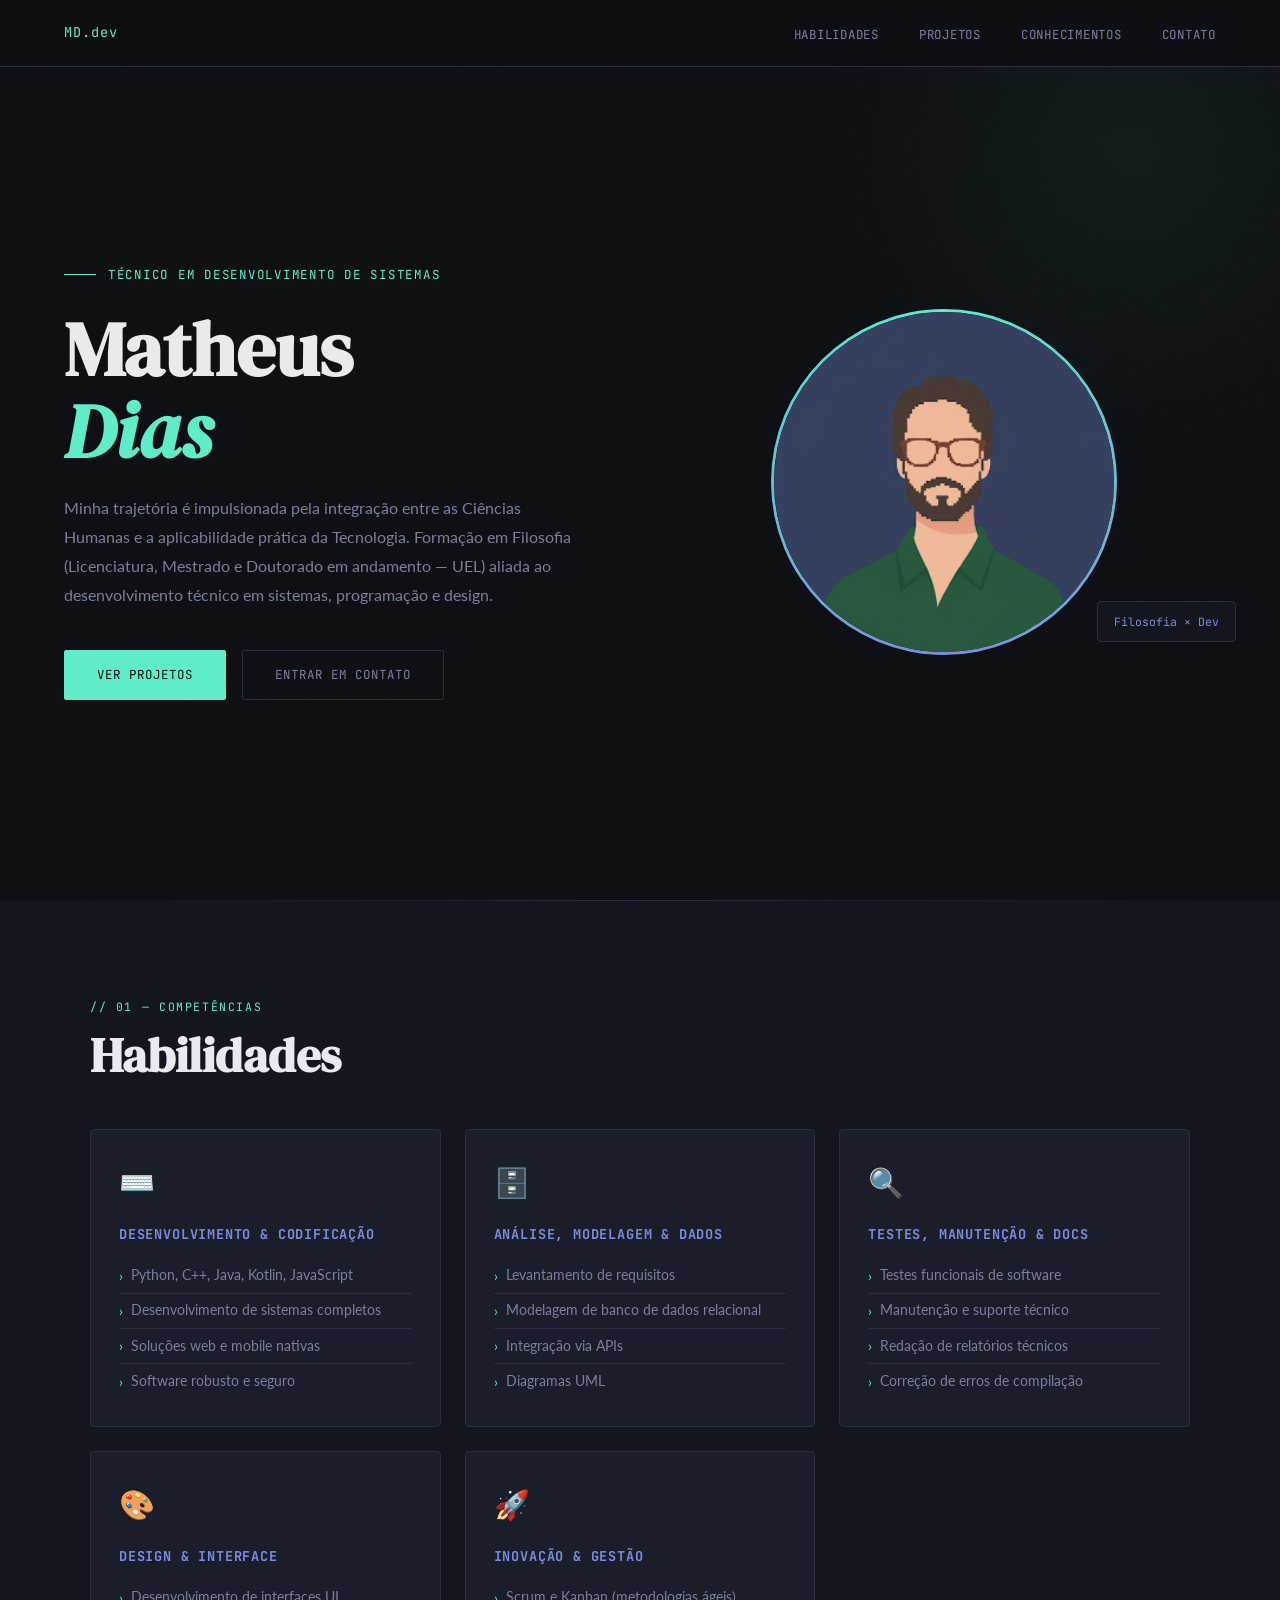
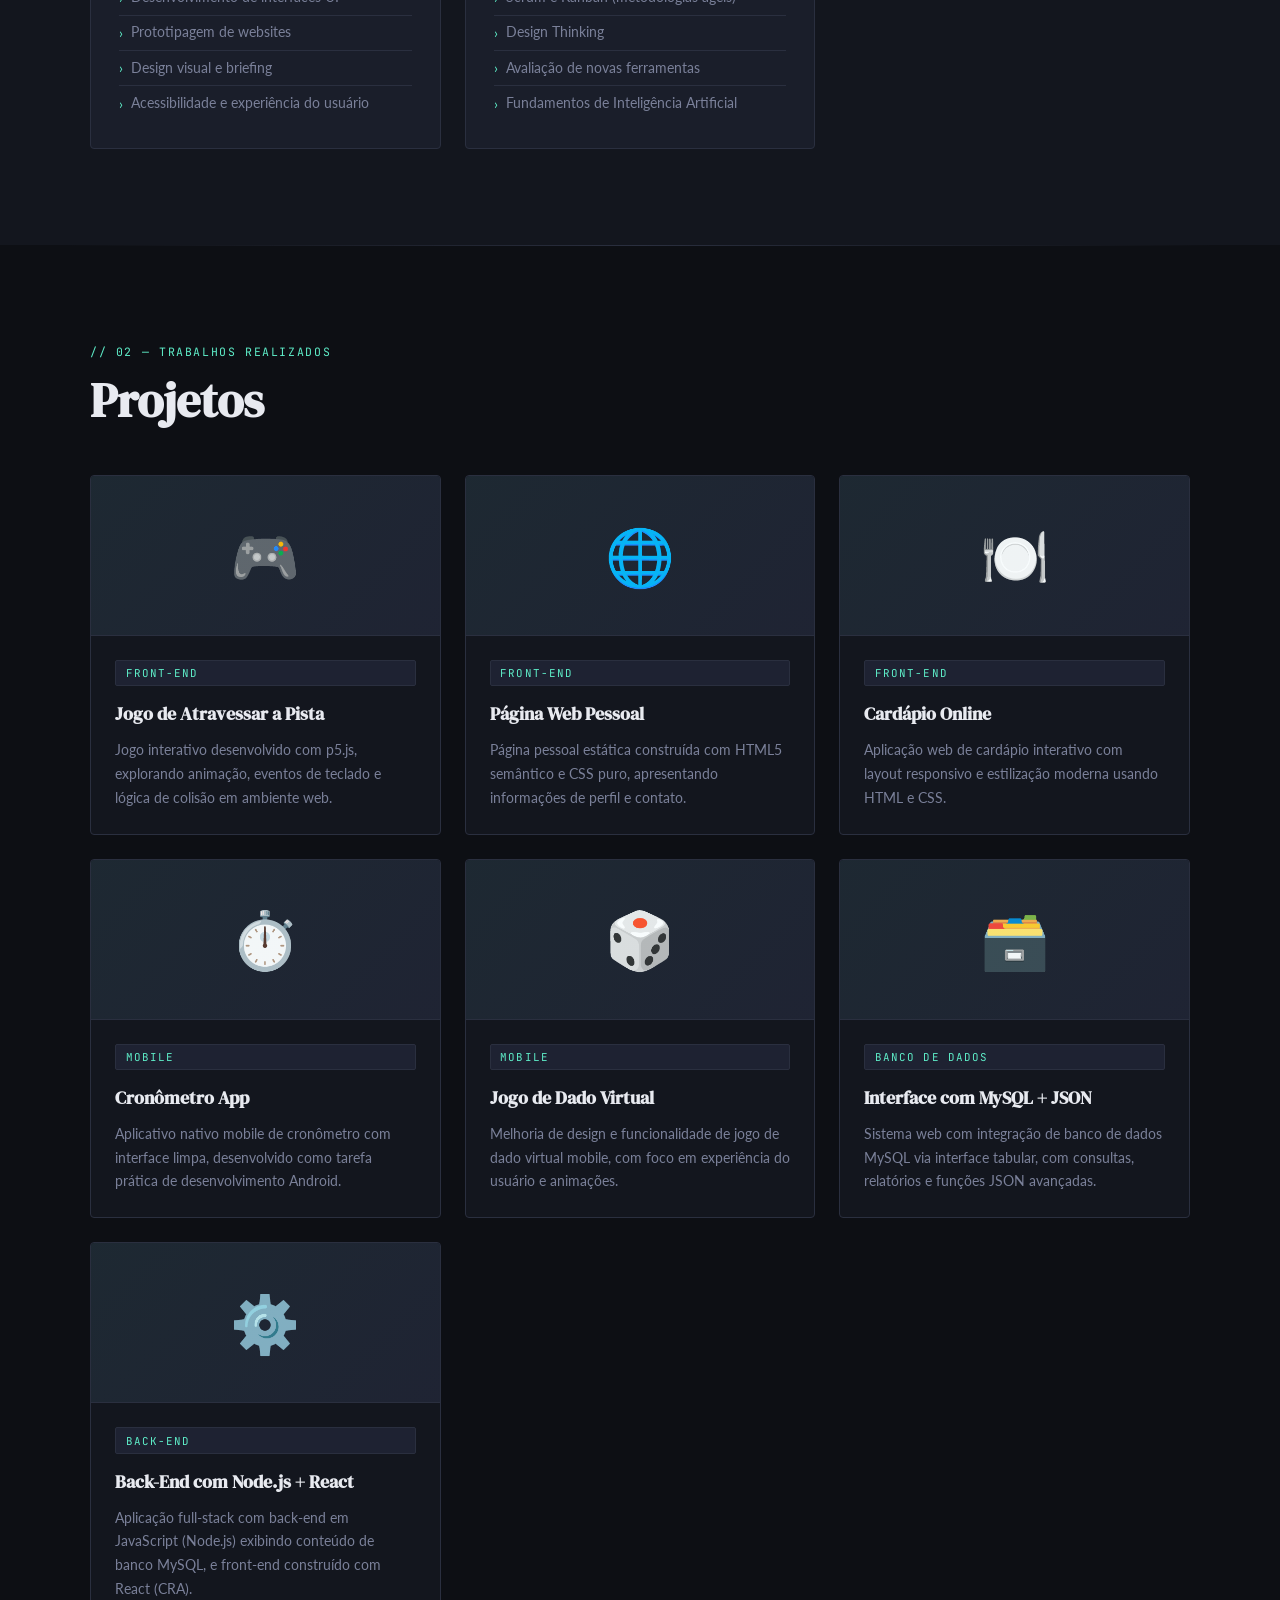
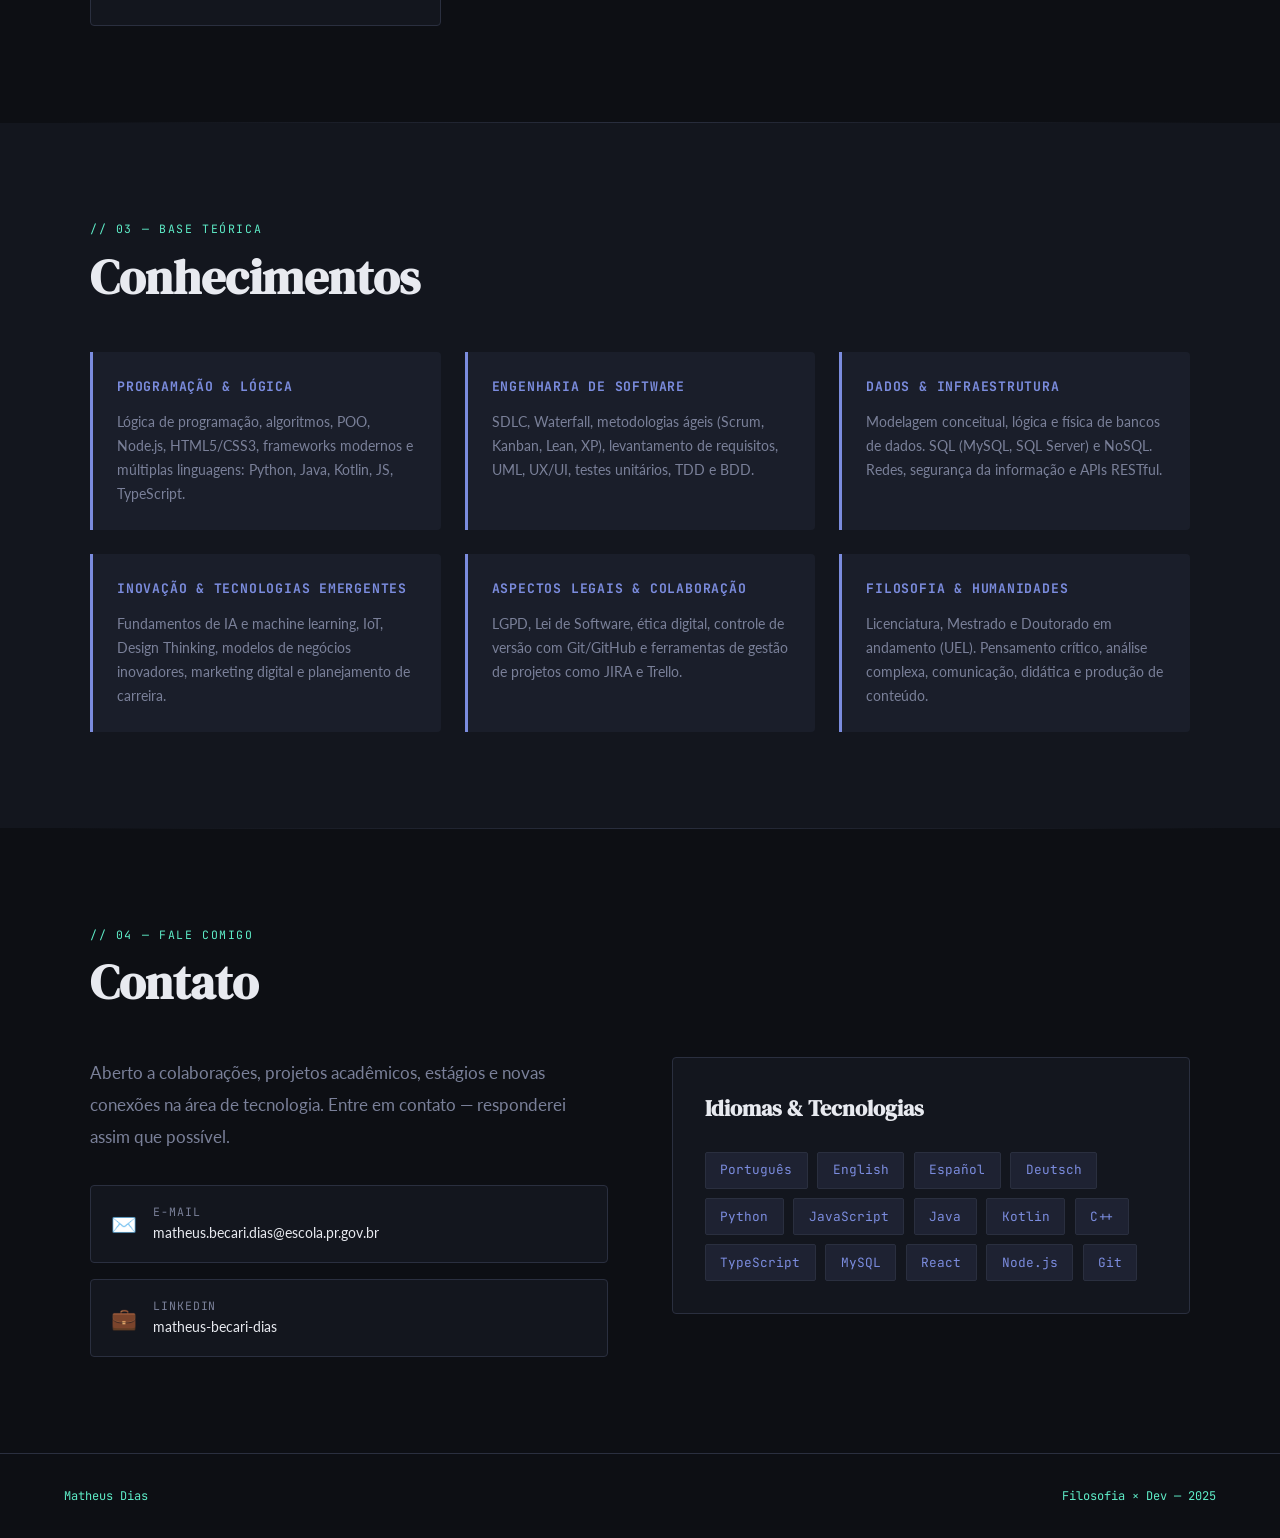
==== 2026-05-05_Atividade3-WebPage/index.html @ 3e32959d "Add files via upload" ====
<!DOCTYPE html>
<html lang="pt-BR">
<head>
  <meta charset="UTF-8" />
  <meta name="viewport" content="width=device-width, initial-scale=1.0" />
  <title>Matheus Dias — Portfólio</title>
  <link href="https://fonts.googleapis.com/css2?family=DM+Serif+Display:ital@0;1&family=JetBrains+Mono:wght@300;400;600&family=Lato:wght@300;400;700&display=swap" rel="stylesheet" />
  <link rel="stylesheet" href="style.css" />
</head>
<body>

  <nav>
    <a class="nav-logo" href="#">MD.dev</a>
    <ul class="nav-links">
      <li><a href="#habilidades">Habilidades</a></li>
      <li><a href="#projetos">Projetos</a></li>
      <li><a href="#conhecimentos">Conhecimentos</a></li>
      <li><a href="#contato">Contato</a></li>
    </ul>
  </nav>

  <header>
    <div class="hero-text">
      <p class="hero-eyebrow fade-up">Técnico em Desenvolvimento de Sistemas</p>
      <h1 class="fade-up delay-1">Matheus<br><em>Dias</em></h1>
      <p class="hero-bio fade-up delay-2">
        Minha trajetória é impulsionada pela integração entre as Ciências Humanas e a aplicabilidade prática da Tecnologia. Formação em Filosofia (Licenciatura, Mestrado e Doutorado em andamento — UEL) aliada ao desenvolvimento técnico em sistemas, programação e design.
      </p>
      <div class="hero-cta fade-up delay-3">
        <a href="#projetos" class="btn btn-primary">Ver Projetos</a>
        <a href="#contato" class="btn btn-ghost">Entrar em Contato</a>
      </div>
    </div>
    <div class="hero-visual fade-up delay-2">
      <div class="hero-img-wrap">
        <img src="foto.png"
             alt="Foto de Matheus Dias"
             onerror="this.style.display='none'; this.nextElementSibling.style.display='flex';" />
        <div class="hero-img-placeholder" style="display:none;">🧑‍💻</div>
      </div>
      <div class="hero-badge">Filosofia × Dev</div>
    </div>
  </header>

  <div class="divider"></div>

  <section id="habilidades">
    <div class="section-inner">
      <p class="section-label">// 01 — competências</p>
      <h2>Habilidades</h2>
      <div class="skills-grid">

        <div class="skill-card">
          <div class="skill-card-icon">⌨️</div>
          <h3>Desenvolvimento & Codificação</h3>
          <ul>
            <li>Python, C++, Java, Kotlin, JavaScript</li>
            <li>Desenvolvimento de sistemas completos</li>
            <li>Soluções web e mobile nativas</li>
            <li>Software robusto e seguro</li>
          </ul>
        </div>

        <div class="skill-card">
          <div class="skill-card-icon">🗄️</div>
          <h3>Análise, Modelagem & Dados</h3>
          <ul>
            <li>Levantamento de requisitos</li>
            <li>Modelagem de banco de dados relacional</li>
            <li>Integração via APIs</li>
            <li>Diagramas UML</li>
          </ul>
        </div>

        <div class="skill-card">
          <div class="skill-card-icon">🔍</div>
          <h3>Testes, Manutenção & Docs</h3>
          <ul>
            <li>Testes funcionais de software</li>
            <li>Manutenção e suporte técnico</li>
            <li>Redação de relatórios técnicos</li>
            <li>Correção de erros de compilação</li>
          </ul>
        </div>

        <div class="skill-card">
          <div class="skill-card-icon">🎨</div>
          <h3>Design & Interface</h3>
          <ul>
            <li>Desenvolvimento de interfaces UI</li>
            <li>Prototipagem de websites</li>
            <li>Design visual e briefing</li>
            <li>Acessibilidade e experiência do usuário</li>
          </ul>
        </div>

        <div class="skill-card">
          <div class="skill-card-icon">🚀</div>
          <h3>Inovação & Gestão</h3>
          <ul>
            <li>Scrum e Kanban (metodologias ágeis)</li>
            <li>Design Thinking</li>
            <li>Avaliação de novas ferramentas</li>
            <li>Fundamentos de Inteligência Artificial</li>
          </ul>
        </div>

      </div>
    </div>
  </section>

  <div class="divider"></div>

  <section id="projetos">
    <div class="section-inner">
      <p class="section-label">// 02 — trabalhos realizados</p>
      <h2>Projetos</h2>
      <div class="projects-grid">

        <div class="project-card">
          <div class="project-thumb">🎮</div>
          <div class="project-body">
            <span class="project-tag">Front-End</span>
            <h3>Jogo de Atravessar a Pista</h3>
            <p>Jogo interativo desenvolvido com p5.js, explorando animação, eventos de teclado e lógica de colisão em ambiente web.</p>
          </div>
        </div>

        <div class="project-card">
          <div class="project-thumb">🌐</div>
          <div class="project-body">
            <span class="project-tag">Front-End</span>
            <h3>Página Web Pessoal</h3>
            <p>Página pessoal estática construída com HTML5 semântico e CSS puro, apresentando informações de perfil e contato.</p>
          </div>
        </div>

        <div class="project-card">
          <div class="project-thumb">🍽️</div>
          <div class="project-body">
            <span class="project-tag">Front-End</span>
            <h3>Cardápio Online</h3>
            <p>Aplicação web de cardápio interativo com layout responsivo e estilização moderna usando HTML e CSS.</p>
          </div>
        </div>

        <div class="project-card">
          <div class="project-thumb">⏱️</div>
          <div class="project-body">
            <span class="project-tag">Mobile</span>
            <h3>Cronômetro App</h3>
            <p>Aplicativo nativo mobile de cronômetro com interface limpa, desenvolvido como tarefa prática de desenvolvimento Android.</p>
          </div>
        </div>

        <div class="project-card">
          <div class="project-thumb">🎲</div>
          <div class="project-body">
            <span class="project-tag">Mobile</span>
            <h3>Jogo de Dado Virtual</h3>
            <p>Melhoria de design e funcionalidade de jogo de dado virtual mobile, com foco em experiência do usuário e animações.</p>
          </div>
        </div>

        <div class="project-card">
          <div class="project-thumb">🗃️</div>
          <div class="project-body">
            <span class="project-tag">Banco de Dados</span>
            <h3>Interface com MySQL + JSON</h3>
            <p>Sistema web com integração de banco de dados MySQL via interface tabular, com consultas, relatórios e funções JSON avançadas.</p>
          </div>
        </div>

        <div class="project-card">
          <div class="project-thumb">⚙️</div>
          <div class="project-body">
            <span class="project-tag">Back-End</span>
            <h3>Back-End com Node.js + React</h3>
            <p>Aplicação full-stack com back-end em JavaScript (Node.js) exibindo conteúdo de banco MySQL, e front-end construído com React (CRA).</p>
          </div>
        </div>

      </div>
    </div>
  </section>

  <div class="divider"></div>

  <section id="conhecimentos">
    <div class="section-inner">
      <p class="section-label">// 03 — base teórica</p>
      <h2>Conhecimentos</h2>
      <div class="knowledge-list">

        <div class="knowledge-item">
          <h3>Programação & Lógica</h3>
          <p>Lógica de programação, algoritmos, POO, Node.js, HTML5/CSS3, frameworks modernos e múltiplas linguagens: Python, Java, Kotlin, JS, TypeScript.</p>
        </div>

        <div class="knowledge-item">
          <h3>Engenharia de Software</h3>
          <p>SDLC, Waterfall, metodologias ágeis (Scrum, Kanban, Lean, XP), levantamento de requisitos, UML, UX/UI, testes unitários, TDD e BDD.</p>
        </div>

        <div class="knowledge-item">
          <h3>Dados & Infraestrutura</h3>
          <p>Modelagem conceitual, lógica e física de bancos de dados. SQL (MySQL, SQL Server) e NoSQL. Redes, segurança da informação e APIs RESTful.</p>
        </div>

        <div class="knowledge-item">
          <h3>Inovação & Tecnologias Emergentes</h3>
          <p>Fundamentos de IA e machine learning, IoT, Design Thinking, modelos de negócios inovadores, marketing digital e planejamento de carreira.</p>
        </div>

        <div class="knowledge-item">
          <h3>Aspectos Legais & Colaboração</h3>
          <p>LGPD, Lei de Software, ética digital, controle de versão com Git/GitHub e ferramentas de gestão de projetos como JIRA e Trello.</p>
        </div>

        <div class="knowledge-item">
          <h3>Filosofia & Humanidades</h3>
          <p>Licenciatura, Mestrado e Doutorado em andamento (UEL). Pensamento crítico, análise complexa, comunicação, didática e produção de conteúdo.</p>
        </div>

      </div>
    </div>
  </section>

  <div class="divider"></div>

  <section id="contato">
    <div class="section-inner">
      <p class="section-label">// 04 — fale comigo</p>
      <h2>Contato</h2>
      <div class="contact-grid">
        <div class="contact-text">
          <p>
            Aberto a colaborações, projetos acadêmicos, estágios e novas conexões na área de tecnologia. Entre em contato — responderei assim que possível.
          </p>
          <div class="contact-links">
            <a href="mailto:matheus.becari.dias@escola.pr.gov.br" class="contact-link">
              <span class="contact-link-icon">✉️</span>
              <div class="contact-link-info">
                <div class="contact-link-label">E-mail</div>
                <div class="contact-link-value">matheus.becari.dias@escola.pr.gov.br</div>
              </div>
            </a>
            <a href="https://www.linkedin.com/in/matheus-becari-dias-61ba042a3" target="_blank" rel="noopener" class="contact-link">
              <span class="contact-link-icon">💼</span>
              <div class="contact-link-info">
                <div class="contact-link-label">LinkedIn</div>
                <div class="contact-link-value">matheus-becari-dias</div>
              </div>
            </a>
          </div>
        </div>
        <div class="contact-aside">
          <h3>Idiomas & Tecnologias</h3>
          <div class="lang-tags">
            <span class="lang-tag">Português</span>
            <span class="lang-tag">English</span>
            <span class="lang-tag">Español</span>
            <span class="lang-tag">Deutsch</span>
            <span class="lang-tag">Python</span>
            <span class="lang-tag">JavaScript</span>
            <span class="lang-tag">Java</span>
            <span class="lang-tag">Kotlin</span>
            <span class="lang-tag">C++</span>
            <span class="lang-tag">TypeScript</span>
            <span class="lang-tag">MySQL</span>
            <span class="lang-tag">React</span>
            <span class="lang-tag">Node.js</span>
            <span class="lang-tag">Git</span>
          </div>
        </div>
      </div>
    </div>
  </section>

  <footer>
    <span>Matheus Dias</span>
    <span>Filosofia × <span>Dev</span> — <span>2025</span></span>
  </footer>

</body>
</html>
---- 2026-05-05_Atividade3-WebPage/style.css ----
:root {
  --bg: #0d0f14;
  --bg2: #13161e;
  --bg3: #1a1e2a;
  --border: #2a2f3f;
  --accent: #5eedc8;
  --accent2: #7b8cde;
  --text: #e8eaf0;
  --muted: #7a8099;
  --tag-bg: #1e2232;
  --serif: 'DM Serif Display', Georgia, serif;
  --mono: 'JetBrains Mono', monospace;
  --sans: 'Lato', sans-serif;
}

*, *::before, *::after { box-sizing: border-box; margin: 0; padding: 0; }

html { scroll-behavior: smooth; }

body {
  background: var(--bg);
  color: var(--text);
  font-family: var(--sans);
  font-size: 16px;
  line-height: 1.7;
  overflow-x: hidden;
}

/* ── NOISE OVERLAY ── */
body::before {
  content: '';
  position: fixed;
  inset: 0;
  background-image: url("data:image/svg+xml,%3Csvg viewBox='0 0 256 256' xmlns='http://www.w3.org/2000/svg'%3E%3Cfilter id='noise'%3E%3CfeTurbulence type='fractalNoise' baseFrequency='0.9' numOctaves='4' stitchTiles='stitch'/%3E%3C/filter%3E%3Crect width='100%25' height='100%25' filter='url(%23noise)' opacity='0.04'/%3E%3C/svg%3E");
  pointer-events: none;
  z-index: 0;
  opacity: 0.5;
}

/* ── NAV ── */
nav {
  position: fixed;
  top: 0; left: 0; right: 0;
  z-index: 100;
  display: flex;
  justify-content: space-between;
  align-items: center;
  padding: 1.2rem 4rem;
  background: rgba(13,15,20,0.85);
  backdrop-filter: blur(12px);
  border-bottom: 1px solid var(--border);
}
.nav-logo {
  font-family: var(--mono);
  font-size: 0.85rem;
  color: var(--accent);
  letter-spacing: 0.08em;
  text-decoration: none;
}
.nav-links { display: flex; gap: 2.5rem; list-style: none; }
.nav-links a {
  font-family: var(--mono);
  font-size: 0.78rem;
  color: var(--muted);
  text-decoration: none;
  letter-spacing: 0.06em;
  text-transform: uppercase;
  transition: color 0.2s;
}
.nav-links a:hover { color: var(--accent); }

/* ── HERO ── */
header {
  min-height: 100vh;
  display: grid;
  grid-template-columns: 1fr 1fr;
  align-items: center;
  gap: 4rem;
  padding: 8rem 4rem 4rem;
  position: relative;
  overflow: hidden;
}
header::after {
  content: '';
  position: absolute;
  top: -200px; right: -200px;
  width: 700px; height: 700px;
  border-radius: 50%;
  background: radial-gradient(circle, rgba(94,237,200,0.06) 0%, transparent 70%);
  pointer-events: none;
}

.hero-text { position: relative; z-index: 1; }
.hero-eyebrow {
  font-family: var(--mono);
  font-size: 0.78rem;
  color: var(--accent);
  letter-spacing: 0.14em;
  text-transform: uppercase;
  margin-bottom: 1.5rem;
  display: flex;
  align-items: center;
  gap: 0.75rem;
}
.hero-eyebrow::before {
  content: '';
  display: inline-block;
  width: 32px; height: 1px;
  background: var(--accent);
}
h1 {
  font-family: var(--serif);
  font-size: clamp(3rem, 6vw, 5.5rem);
  line-height: 1.05;
  color: var(--text);
  margin-bottom: 1.5rem;
}
h1 em {
  font-style: italic;
  color: var(--accent);
}
.hero-bio {
  font-size: 1rem;
  color: var(--muted);
  max-width: 520px;
  margin-bottom: 2.5rem;
  line-height: 1.8;
}
.hero-cta {
  display: flex;
  gap: 1rem;
  flex-wrap: wrap;
}
.btn {
  font-family: var(--mono);
  font-size: 0.78rem;
  letter-spacing: 0.08em;
  text-transform: uppercase;
  padding: 0.85rem 2rem;
  border-radius: 2px;
  text-decoration: none;
  transition: all 0.25s;
  cursor: pointer;
}
.btn-primary {
  background: var(--accent);
  color: #0d0f14;
  border: 1px solid var(--accent);
}
.btn-primary:hover {
  background: transparent;
  color: var(--accent);
}
.btn-ghost {
  background: transparent;
  color: var(--muted);
  border: 1px solid var(--border);
}
.btn-ghost:hover {
  border-color: var(--accent2);
  color: var(--accent2);
}

/* hero image */
.hero-visual {
  display: flex;
  justify-content: center;
  align-items: center;
  position: relative;
  z-index: 1;
}
.hero-img-wrap {
  position: relative;
  width: 340px;
  height: 340px;
}
.hero-img-wrap::before {
  content: '';
  position: absolute;
  inset: -3px;
  border-radius: 50%;
  background: conic-gradient(var(--accent), var(--accent2), var(--accent));
  animation: spin 8s linear infinite;
}
@keyframes spin { to { transform: rotate(360deg); } }
.hero-img-wrap::after {
  content: '';
  position: absolute;
  inset: 0;
  border-radius: 50%;
  background: var(--bg);
}
.hero-img-wrap img {
  position: relative;
  z-index: 2;
  width: 100%;
  height: 100%;
  border-radius: 50%;
  object-fit: cover;
  display: block;
}
.hero-img-placeholder {
  position: relative;
  z-index: 2;
  width: 100%;
  height: 100%;
  border-radius: 50%;
  background: var(--bg3);
  display: flex;
  align-items: center;
  justify-content: center;
  font-size: 5rem;
}
.hero-badge {
  position: absolute;
  bottom: 10px; right: -20px;
  background: var(--bg2);
  border: 1px solid var(--border);
  padding: 0.6rem 1rem;
  border-radius: 4px;
  font-family: var(--mono);
  font-size: 0.72rem;
  color: var(--accent2);
  z-index: 3;
}

/* ── SECTION COMMON ── */
section {
  padding: 6rem 4rem;
  position: relative;
}
.section-inner { max-width: 1100px; margin: 0 auto; }
.section-label {
  font-family: var(--mono);
  font-size: 0.72rem;
  color: var(--accent);
  letter-spacing: 0.14em;
  text-transform: uppercase;
  margin-bottom: 0.75rem;
}
h2 {
  font-family: var(--serif);
  font-size: clamp(2rem, 4vw, 3rem);
  margin-bottom: 3rem;
  line-height: 1.1;
}

/* ── SKILLS ── */
#habilidades { background: var(--bg2); }

.skills-grid {
  display: grid;
  grid-template-columns: repeat(auto-fit, minmax(260px, 1fr));
  gap: 1.5rem;
}
.skill-card {
  background: var(--bg3);
  border: 1px solid var(--border);
  border-radius: 4px;
  padding: 1.75rem;
  transition: border-color 0.25s, transform 0.25s;
}
.skill-card:hover {
  border-color: var(--accent);
  transform: translateY(-4px);
}
.skill-card-icon {
  font-size: 1.8rem;
  margin-bottom: 1rem;
}
.skill-card h3 {
  font-family: var(--mono);
  font-size: 0.85rem;
  color: var(--accent2);
  letter-spacing: 0.06em;
  text-transform: uppercase;
  margin-bottom: 0.75rem;
}
.skill-card ul {
  list-style: none;
  padding: 0;
}
.skill-card ul li {
  font-size: 0.88rem;
  color: var(--muted);
  padding: 0.3rem 0;
  border-bottom: 1px solid var(--border);
  display: flex;
  align-items: flex-start;
  gap: 0.5rem;
}
.skill-card ul li:last-child { border-bottom: none; }
.skill-card ul li::before {
  content: '›';
  color: var(--accent);
  flex-shrink: 0;
  margin-top: 0.05em;
}

/* ── PROJECTS ── */
#projetos {}
.projects-grid {
  display: grid;
  grid-template-columns: repeat(auto-fit, minmax(300px, 1fr));
  gap: 1.5rem;
}
.project-card {
  background: var(--bg2);
  border: 1px solid var(--border);
  border-radius: 4px;
  overflow: hidden;
  transition: border-color 0.25s, transform 0.25s;
  display: flex;
  flex-direction: column;
}
.project-card:hover {
  border-color: var(--accent2);
  transform: translateY(-4px);
}
.project-thumb {
  height: 160px;
  background: var(--bg3);
  display: flex;
  align-items: center;
  justify-content: center;
  font-size: 3.5rem;
  border-bottom: 1px solid var(--border);
  position: relative;
  overflow: hidden;
}
.project-thumb::before {
  content: '';
  position: absolute;
  inset: 0;
  background: linear-gradient(135deg, rgba(94,237,200,0.05), rgba(123,140,222,0.05));
}
.project-thumb img {
  width: 100%;
  height: 100%;
  object-fit: cover;
}
.project-body { padding: 1.5rem; flex: 1; display: flex; flex-direction: column; }
.project-tag {
  font-family: var(--mono);
  font-size: 0.68rem;
  letter-spacing: 0.1em;
  text-transform: uppercase;
  color: var(--accent);
  background: var(--tag-bg);
  border: 1px solid var(--border);
  display: inline-block;
  padding: 0.2rem 0.6rem;
  border-radius: 2px;
  margin-bottom: 0.75rem;
}
.project-body h3 {
  font-family: var(--serif);
  font-size: 1.15rem;
  margin-bottom: 0.5rem;
}
.project-body p {
  font-size: 0.88rem;
  color: var(--muted);
  flex: 1;
}

/* ── KNOWLEDGE ── */
#conhecimentos { background: var(--bg2); }
.knowledge-list {
  display: grid;
  grid-template-columns: repeat(auto-fit, minmax(280px, 1fr));
  gap: 1.5rem;
}
.knowledge-item {
  padding: 1.5rem;
  background: var(--bg3);
  border-left: 3px solid var(--accent2);
  border-radius: 0 4px 4px 0;
}
.knowledge-item h3 {
  font-family: var(--mono);
  font-size: 0.82rem;
  color: var(--accent2);
  text-transform: uppercase;
  letter-spacing: 0.06em;
  margin-bottom: 0.75rem;
}
.knowledge-item p {
  font-size: 0.88rem;
  color: var(--muted);
  line-height: 1.7;
}

/* ── CONTACT ── */
#contato {}
.contact-grid {
  display: grid;
  grid-template-columns: 1fr 1fr;
  gap: 4rem;
  align-items: start;
}
.contact-text p {
  font-size: 1.05rem;
  color: var(--muted);
  margin-bottom: 2rem;
  line-height: 1.9;
}
.contact-links { display: flex; flex-direction: column; gap: 1rem; }
.contact-link {
  display: flex;
  align-items: center;
  gap: 1rem;
  text-decoration: none;
  padding: 1rem 1.25rem;
  background: var(--bg2);
  border: 1px solid var(--border);
  border-radius: 4px;
  transition: border-color 0.25s;
}
.contact-link:hover { border-color: var(--accent); }
.contact-link-icon {
  font-size: 1.3rem;
  flex-shrink: 0;
}
.contact-link-info {}
.contact-link-label {
  font-family: var(--mono);
  font-size: 0.72rem;
  color: var(--muted);
  text-transform: uppercase;
  letter-spacing: 0.08em;
}
.contact-link-value {
  font-size: 0.9rem;
  color: var(--text);
  word-break: break-all;
}

.contact-aside {
  background: var(--bg2);
  border: 1px solid var(--border);
  border-radius: 4px;
  padding: 2rem;
}
.contact-aside h3 {
  font-family: var(--serif);
  font-size: 1.4rem;
  margin-bottom: 1.5rem;
}
.lang-tags { display: flex; flex-wrap: wrap; gap: 0.6rem; }
.lang-tag {
  font-family: var(--mono);
  font-size: 0.8rem;
  padding: 0.4rem 0.9rem;
  background: var(--tag-bg);
  border: 1px solid var(--border);
  border-radius: 2px;
  color: var(--accent2);
}

/* ── FOOTER ── */
footer {
  padding: 2rem 4rem;
  border-top: 1px solid var(--border);
  display: flex;
  justify-content: space-between;
  align-items: center;
  font-family: var(--mono);
  font-size: 0.75rem;
  color: var(--muted);
}
footer span { color: var(--accent); }

/* ── DIVIDER ── */
.divider {
  height: 1px;
  background: linear-gradient(to right, transparent, var(--border), transparent);
  margin: 0 4rem;
}

/* ── ANIMATIONS ── */
@keyframes fadeUp {
  from { opacity: 0; transform: translateY(24px); }
  to   { opacity: 1; transform: translateY(0); }
}
.fade-up { animation: fadeUp 0.7s ease both; }
.delay-1 { animation-delay: 0.1s; }
.delay-2 { animation-delay: 0.25s; }
.delay-3 { animation-delay: 0.4s; }
.delay-4 { animation-delay: 0.55s; }

/* ── RESPONSIVE ── */
@media (max-width: 800px) {
  nav { padding: 1rem 1.5rem; }
  .nav-links { gap: 1.2rem; }
  header {
    grid-template-columns: 1fr;
    padding: 7rem 1.5rem 3rem;
    text-align: center;
  }
  header::after { display: none; }
  .hero-eyebrow { justify-content: center; }
  .hero-cta { justify-content: center; }
  .hero-visual { order: -1; }
  .hero-img-wrap { width: 220px; height: 220px; }
  .hero-badge { right: 0; bottom: 0; }
  section { padding: 4rem 1.5rem; }
  .contact-grid { grid-template-columns: 1fr; gap: 2rem; }
  footer { flex-direction: column; gap: 0.5rem; text-align: center; padding: 1.5rem; }
  .divider { margin: 0 1.5rem; }
}
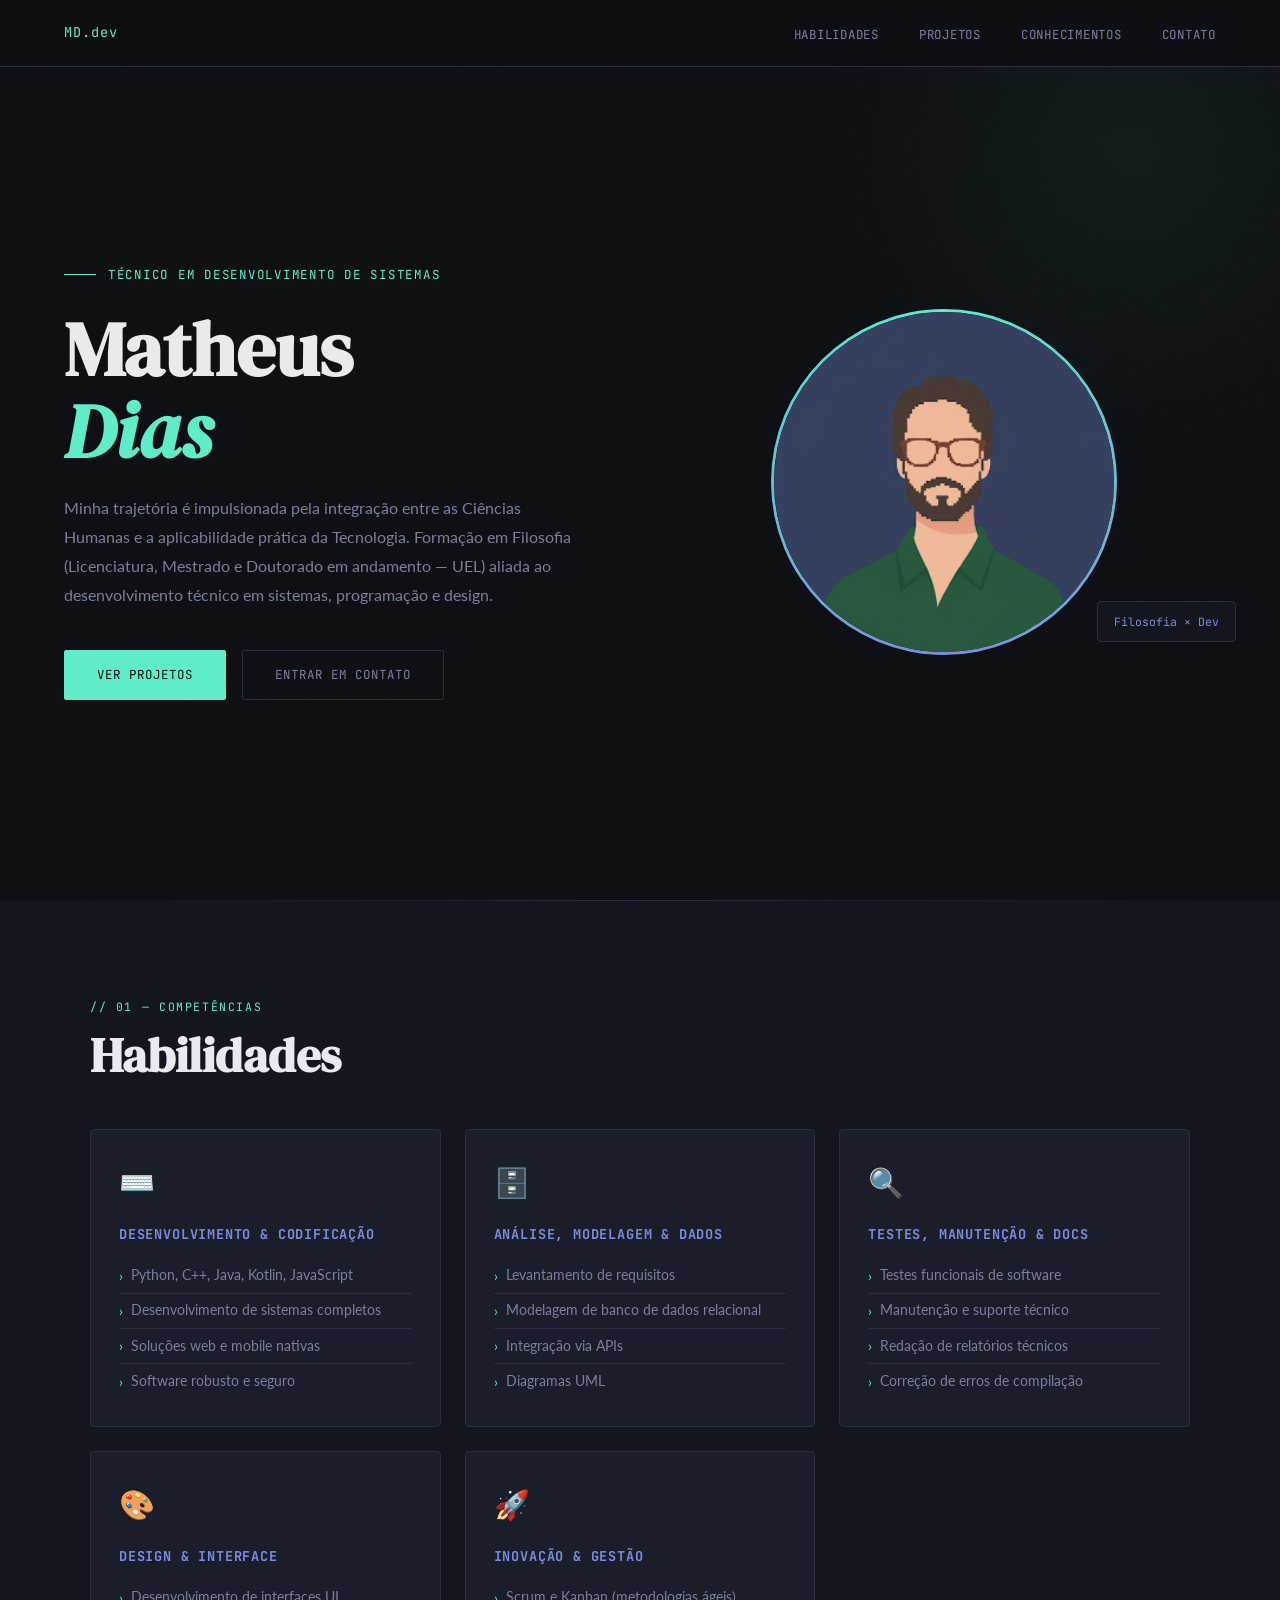
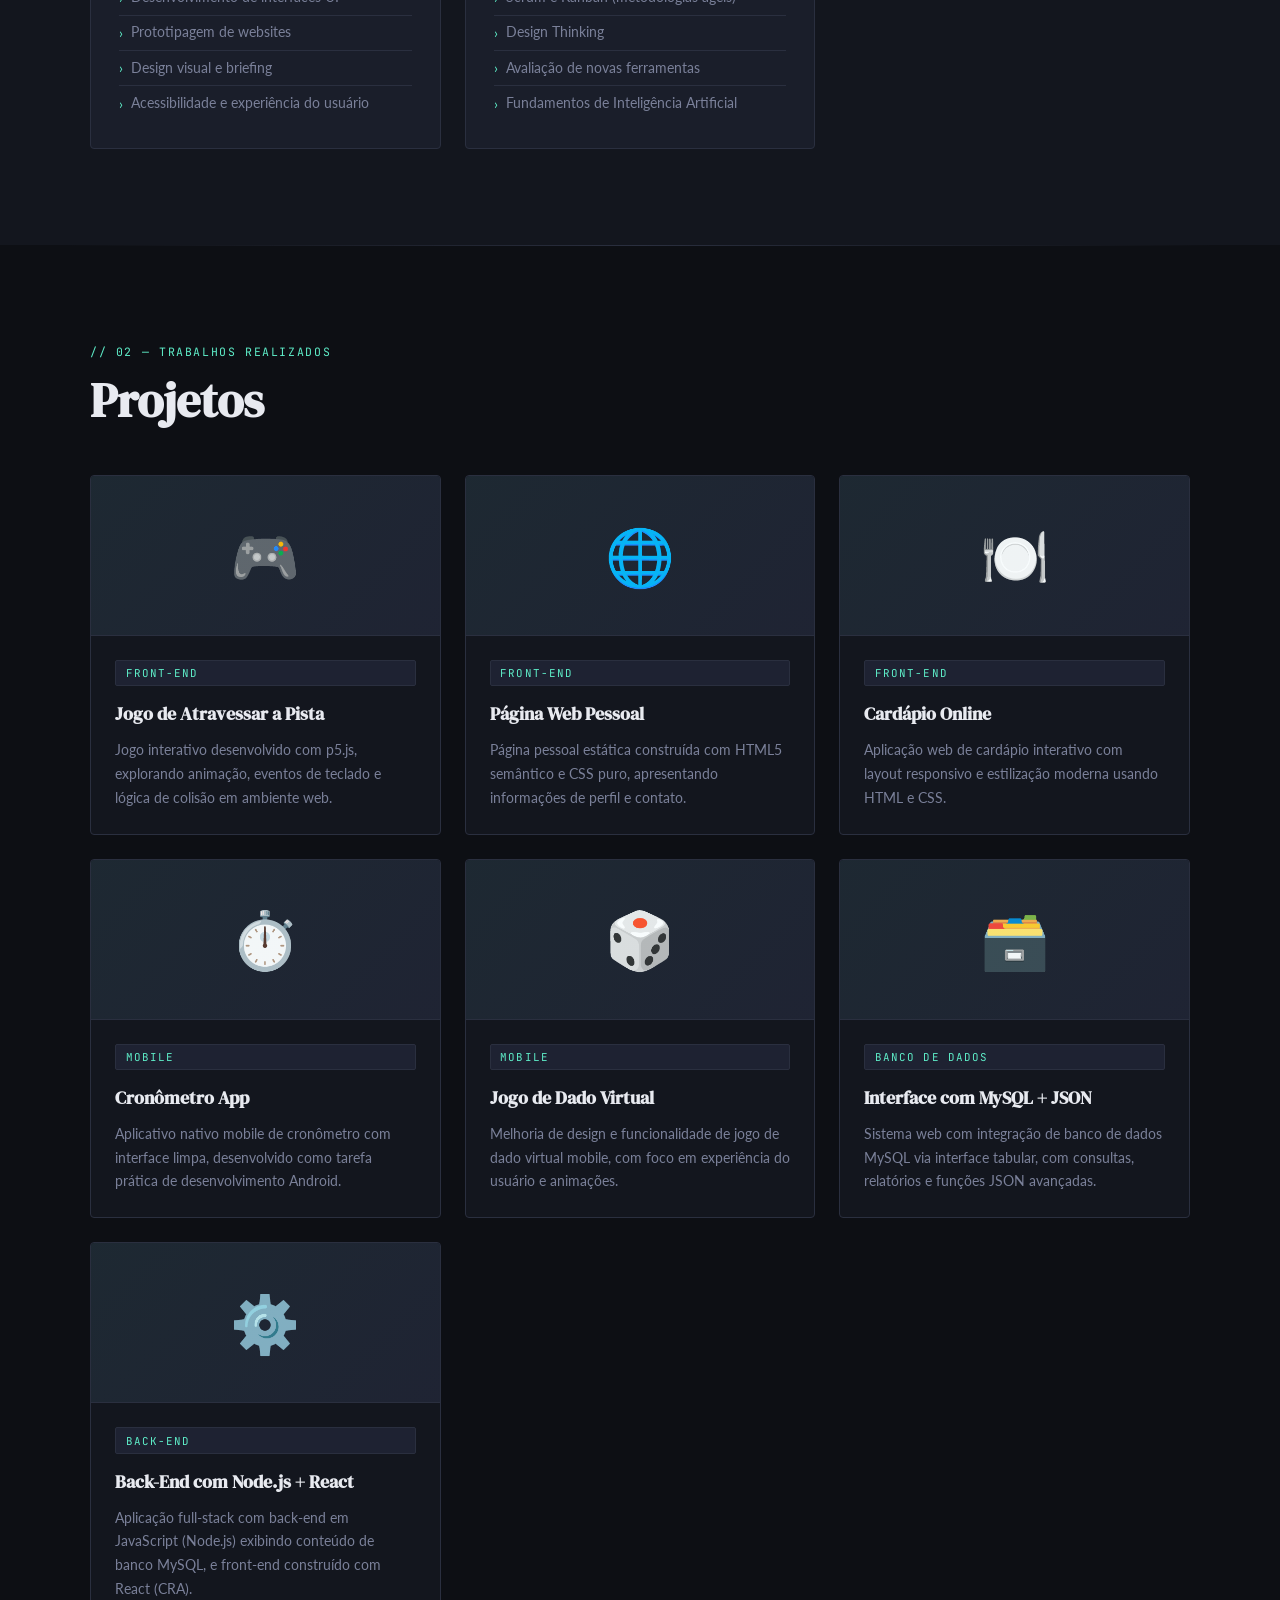
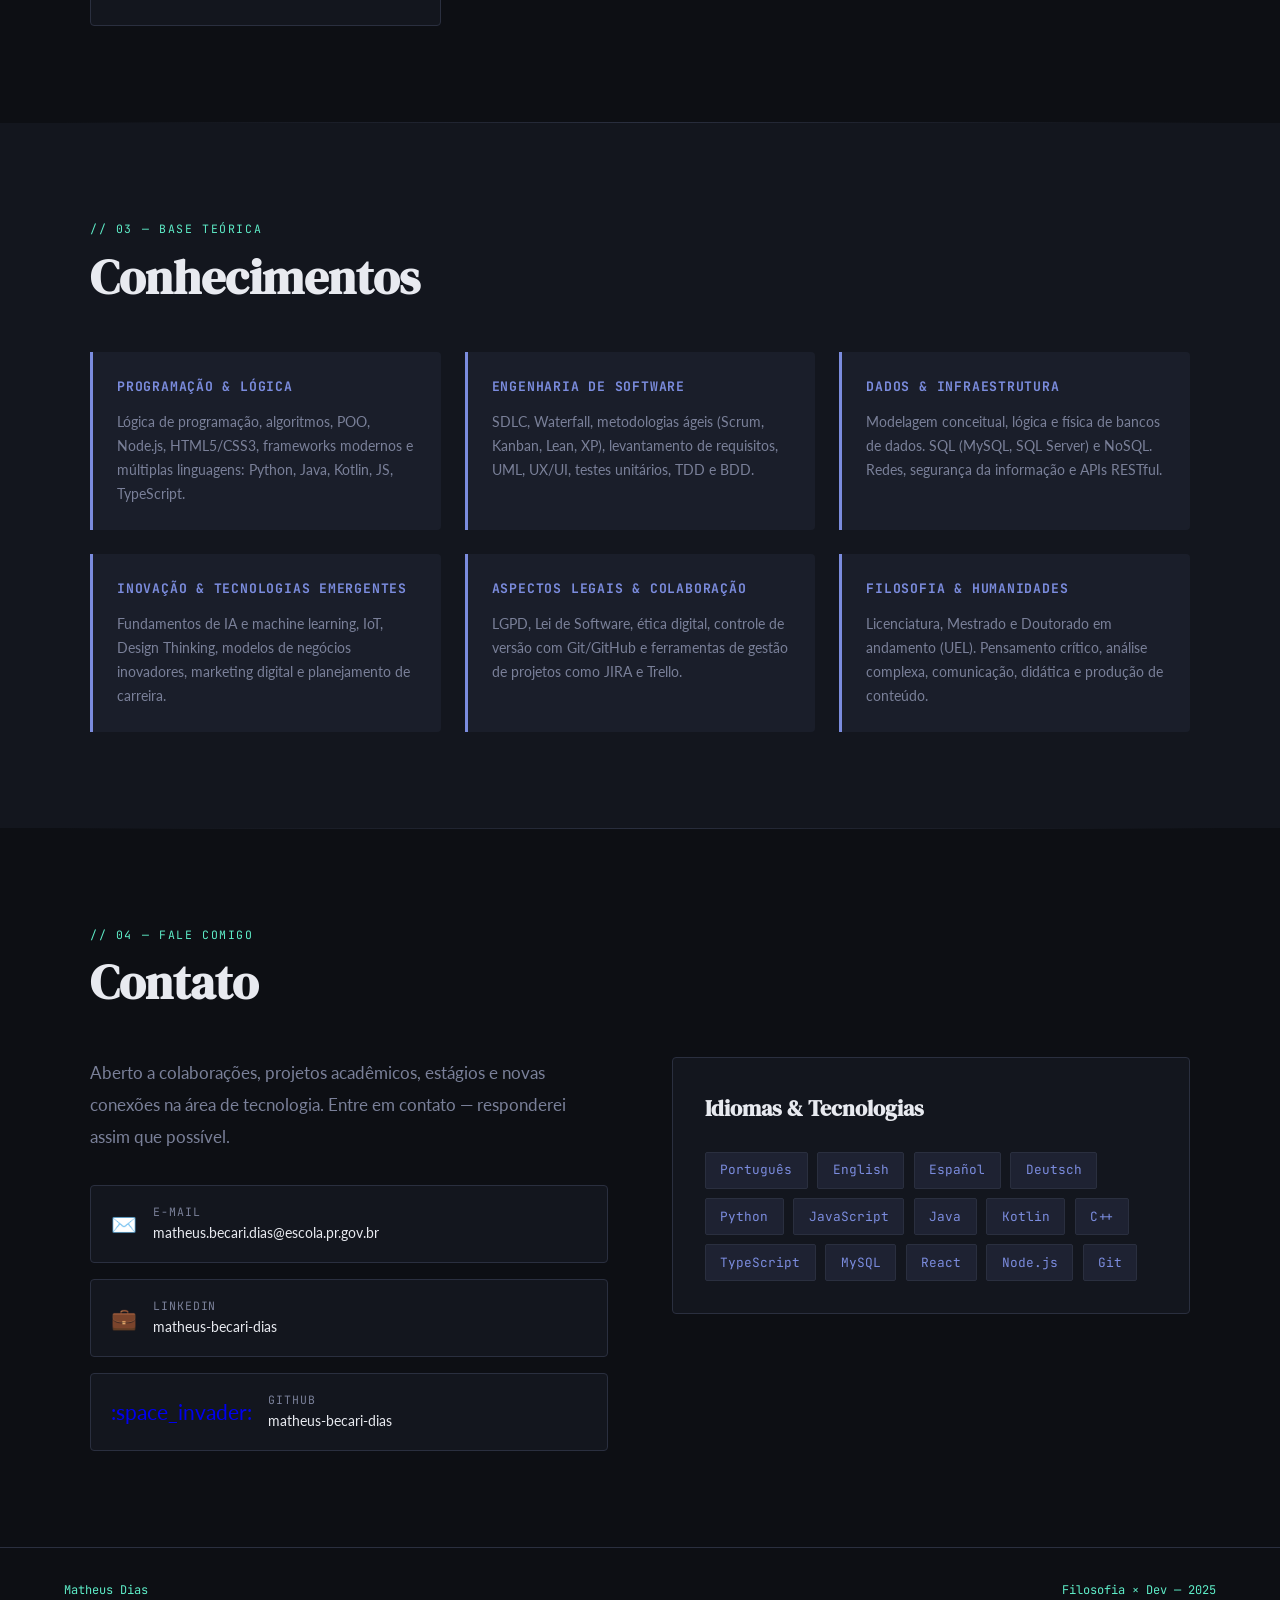
==== commit ea497f68: "Update index.html" ====
--- a/2026-05-05_Atividade3-WebPage/index.html
+++ b/2026-05-05_Atividade3-WebPage/index.html
@@ -245,10 +245,17 @@
                 <div class="contact-link-value">matheus.becari.dias@escola.pr.gov.br</div>
               </div>
             </a>
-            <a href="https://www.linkedin.com/in/matheus-becari-dias-61ba042a3" target="_blank" rel="noopener" class="contact-link">
+            <a href="https://www.linkedin.com/in/matheus-becari-dias" target="_blank" rel="noopener" class="contact-link">
               <span class="contact-link-icon">💼</span>
               <div class="contact-link-info">
                 <div class="contact-link-label">LinkedIn</div>
+                <div class="contact-link-value">matheus-becari-dias</div>
+              </div>
+            </a>
+             <a href="https://github.com/matheusbecaridias/" target="_blank" rel="noopener" class="contact-link">
+              <span class="contact-link-icon">:space_invader:</span>
+              <div class="contact-link-info">
+                <div class="contact-link-label">GitHub</div>
                 <div class="contact-link-value">matheus-becari-dias</div>
               </div>
             </a>
@@ -283,4 +290,4 @@
   </footer>
 
 </body>
-</html>+</html>
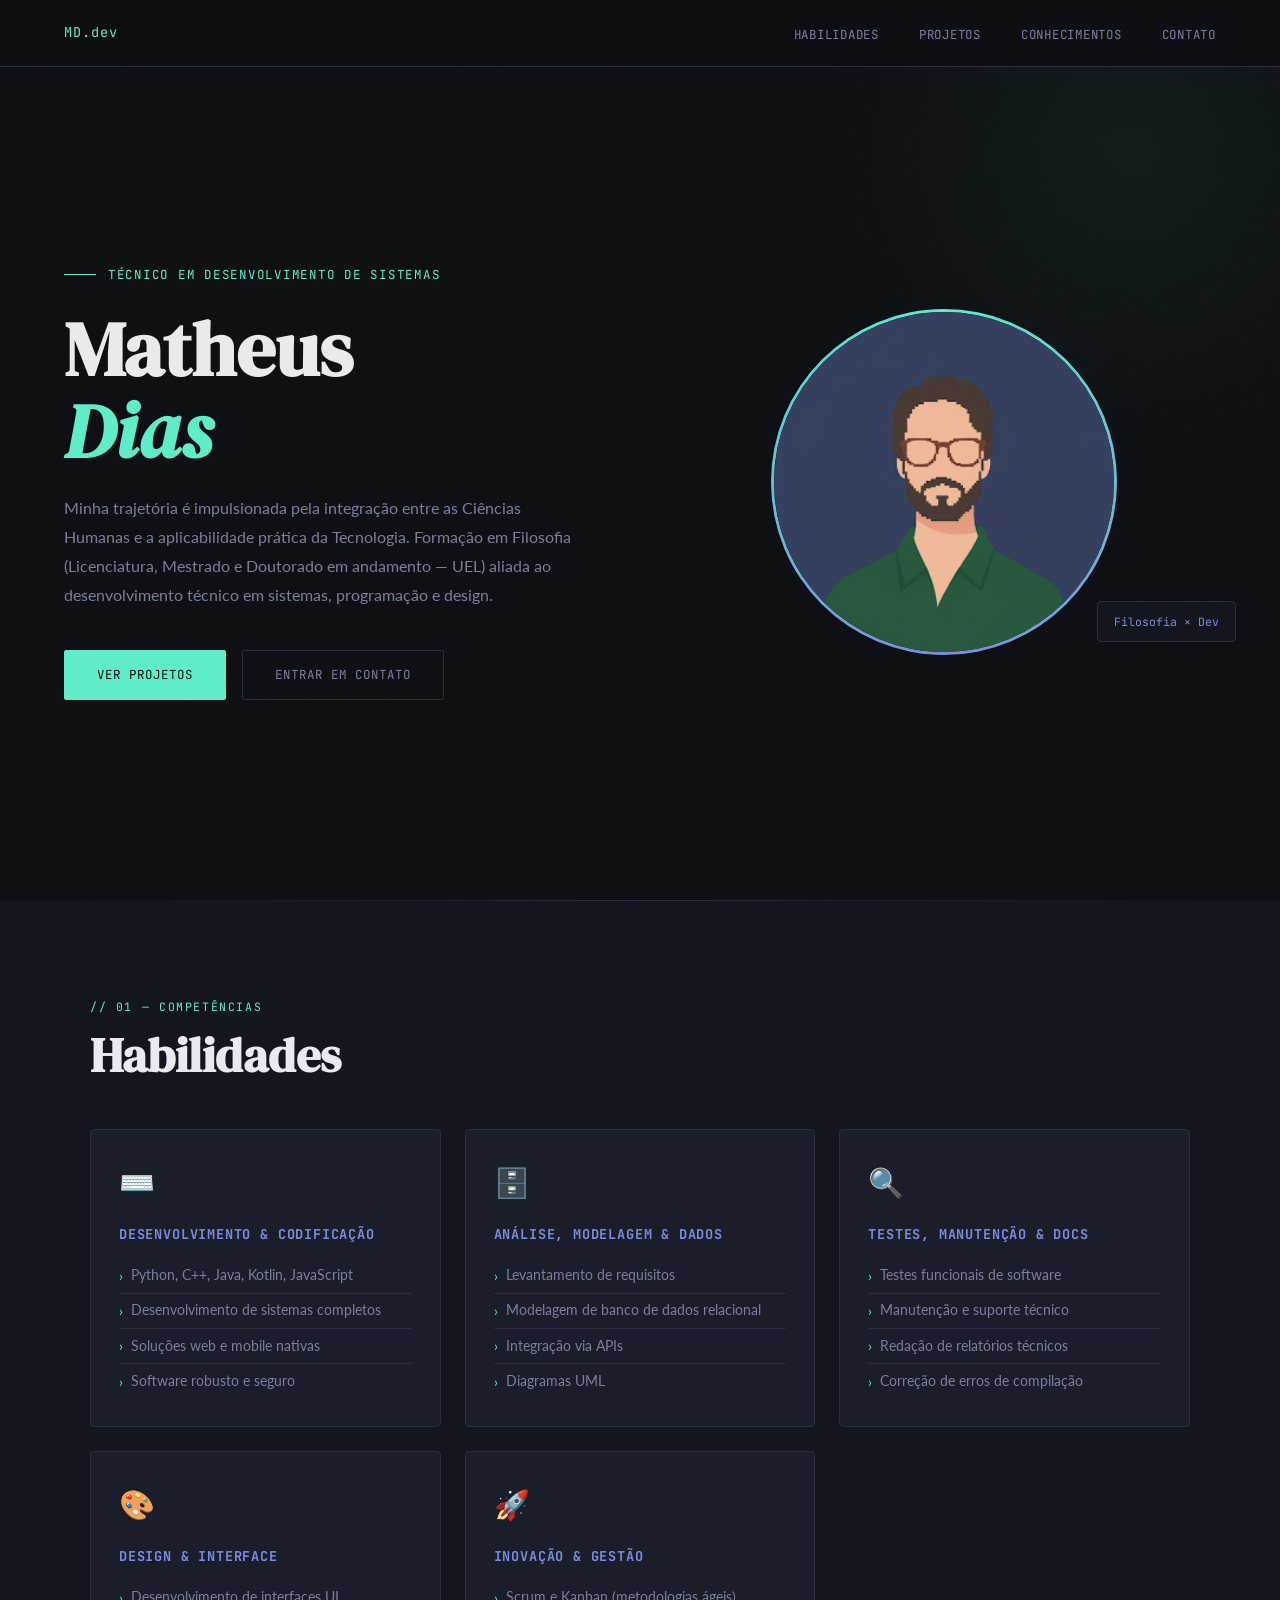
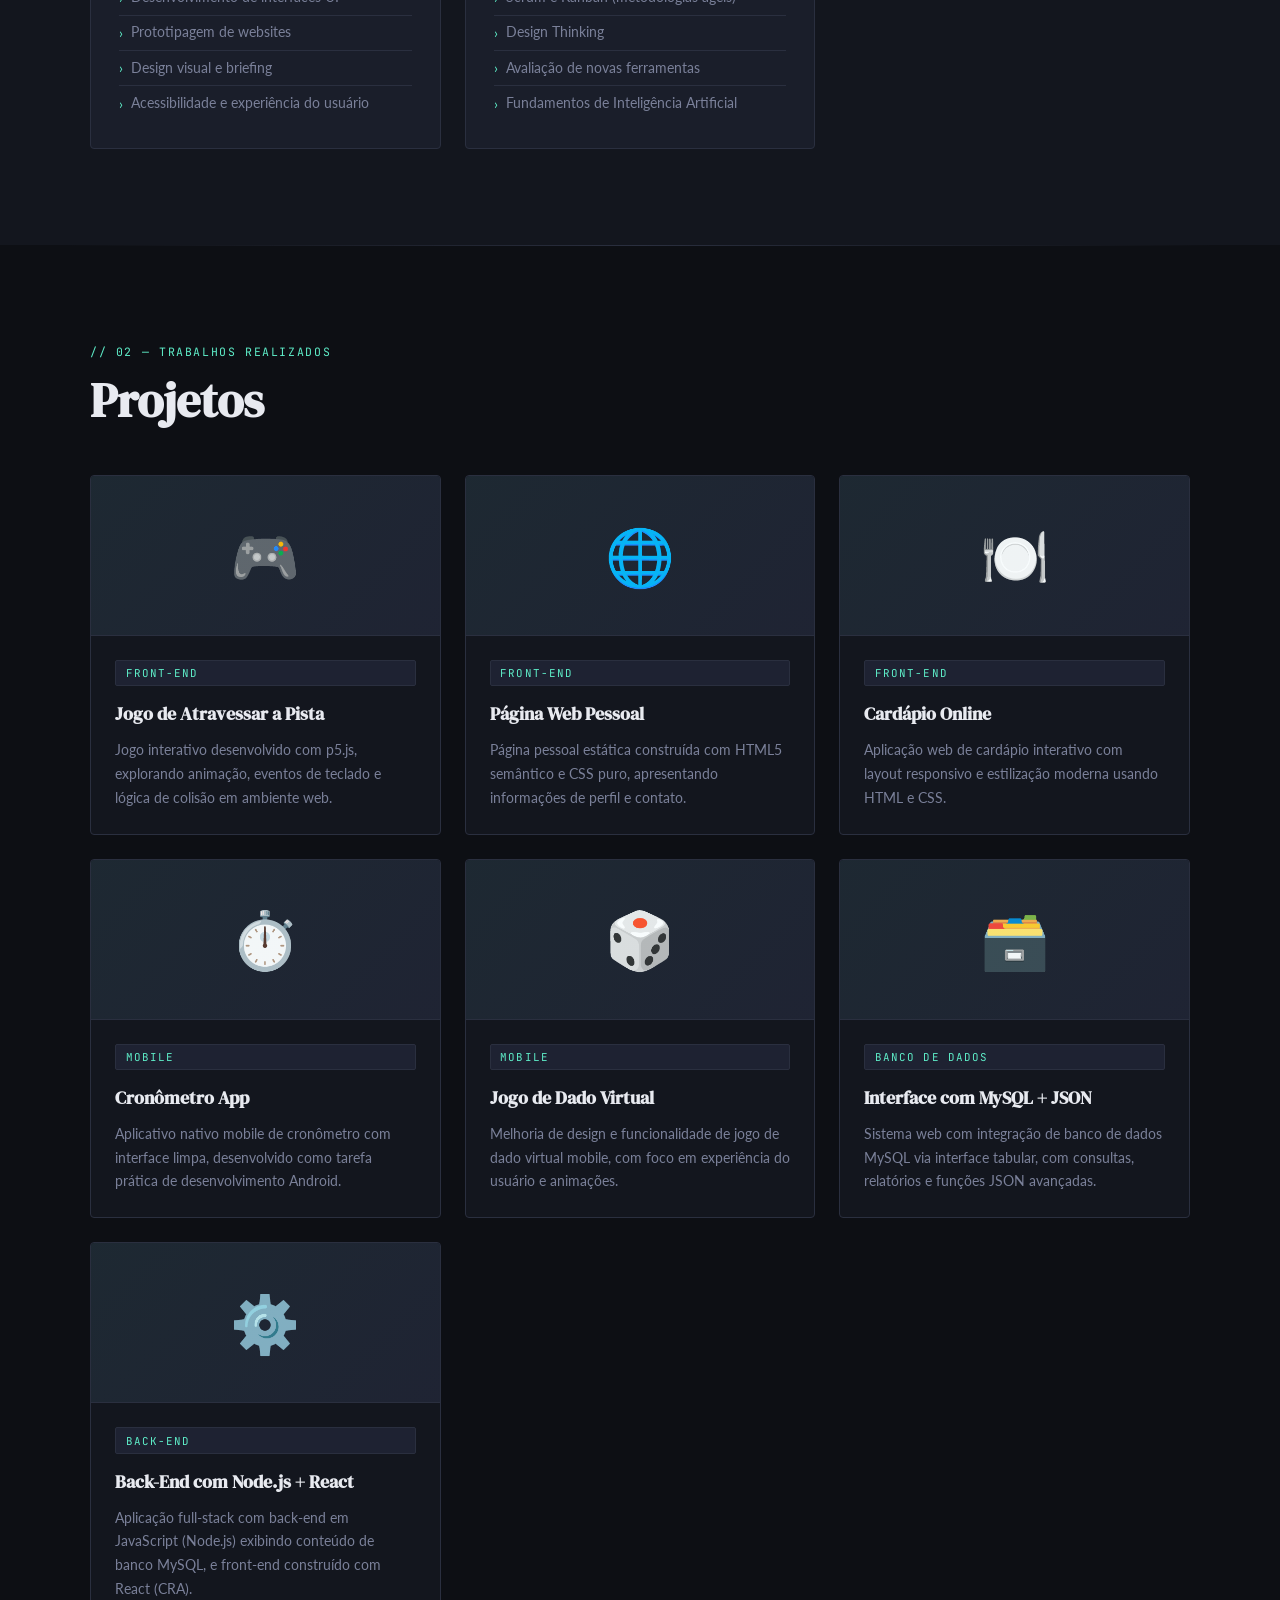
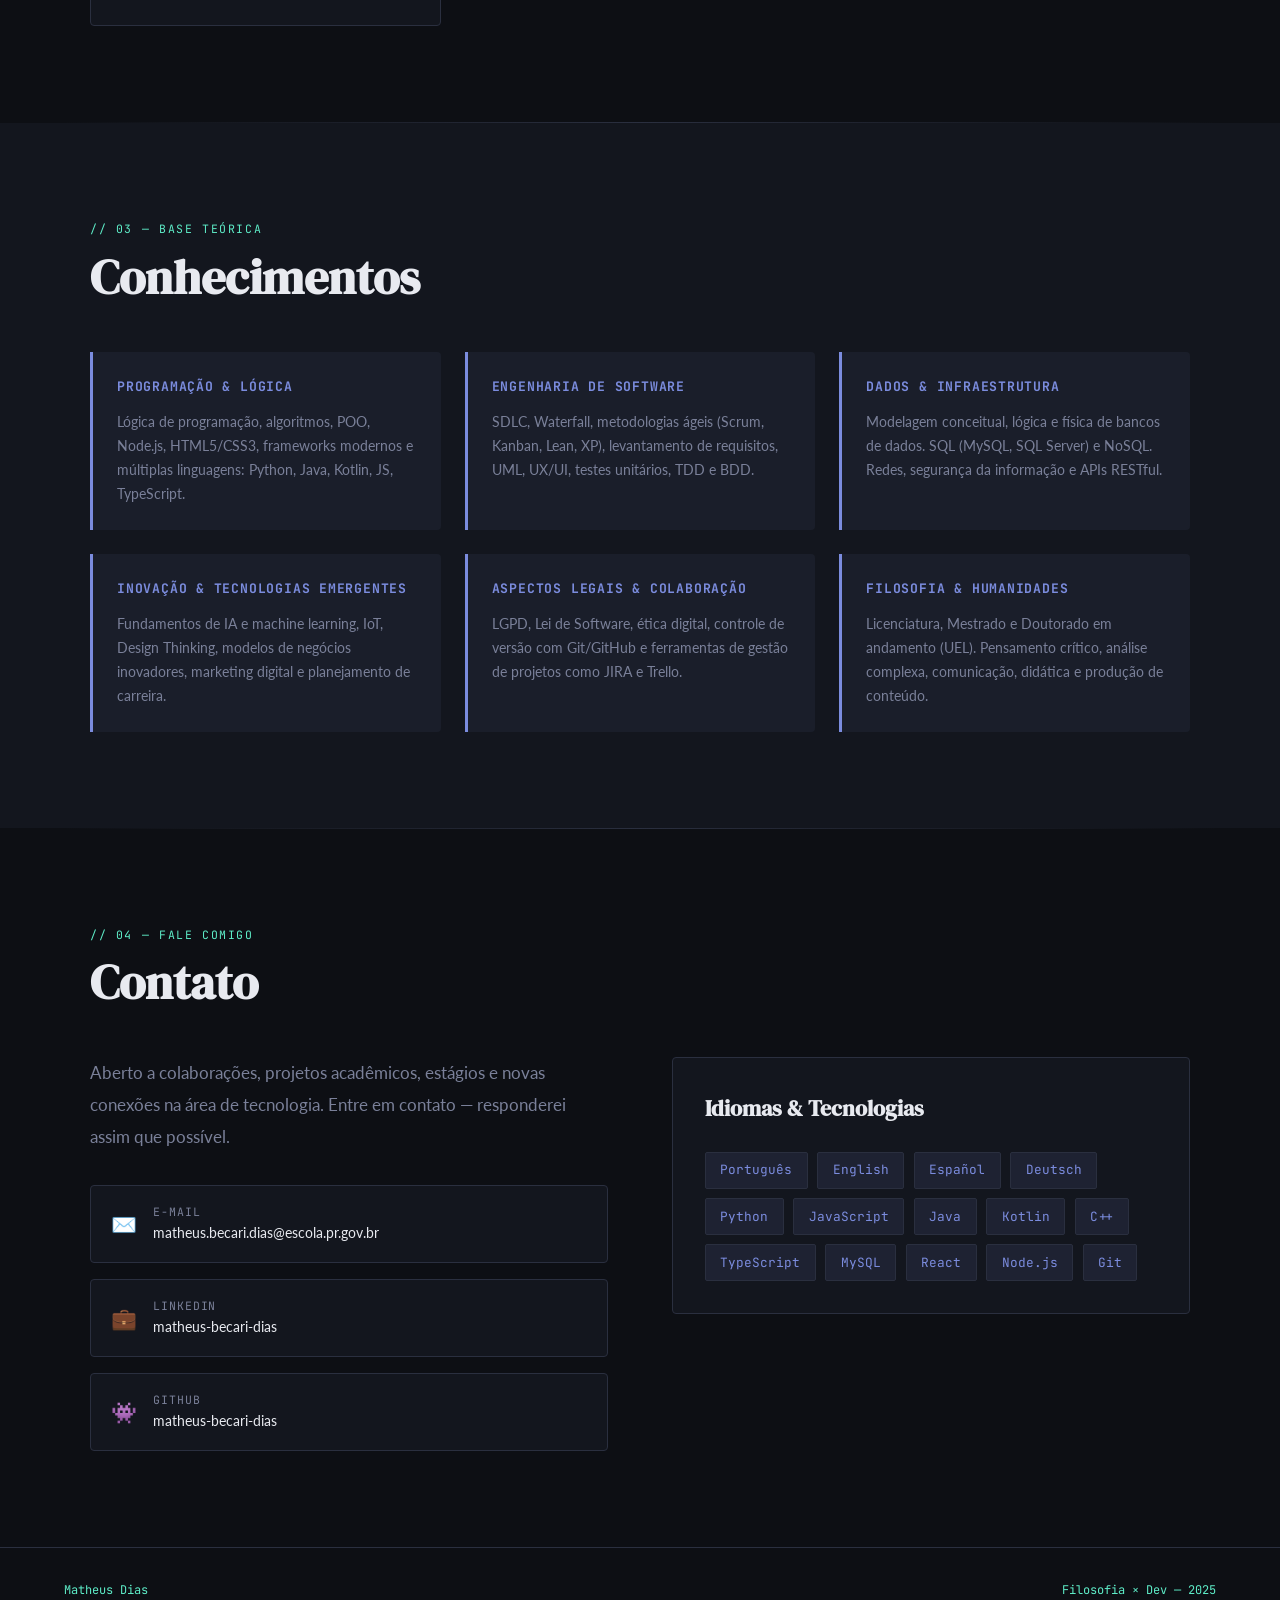
==== commit 3a3d88f2: "Replace text icon with emoji in contact link" ====
--- a/2026-05-05_Atividade3-WebPage/index.html
+++ b/2026-05-05_Atividade3-WebPage/index.html
@@ -253,7 +253,7 @@
               </div>
             </a>
              <a href="https://github.com/matheusbecaridias/" target="_blank" rel="noopener" class="contact-link">
-              <span class="contact-link-icon">:space_invader:</span>
+              <span class="contact-link-icon">👾</span>
               <div class="contact-link-info">
                 <div class="contact-link-label">GitHub</div>
                 <div class="contact-link-value">matheus-becari-dias</div>
